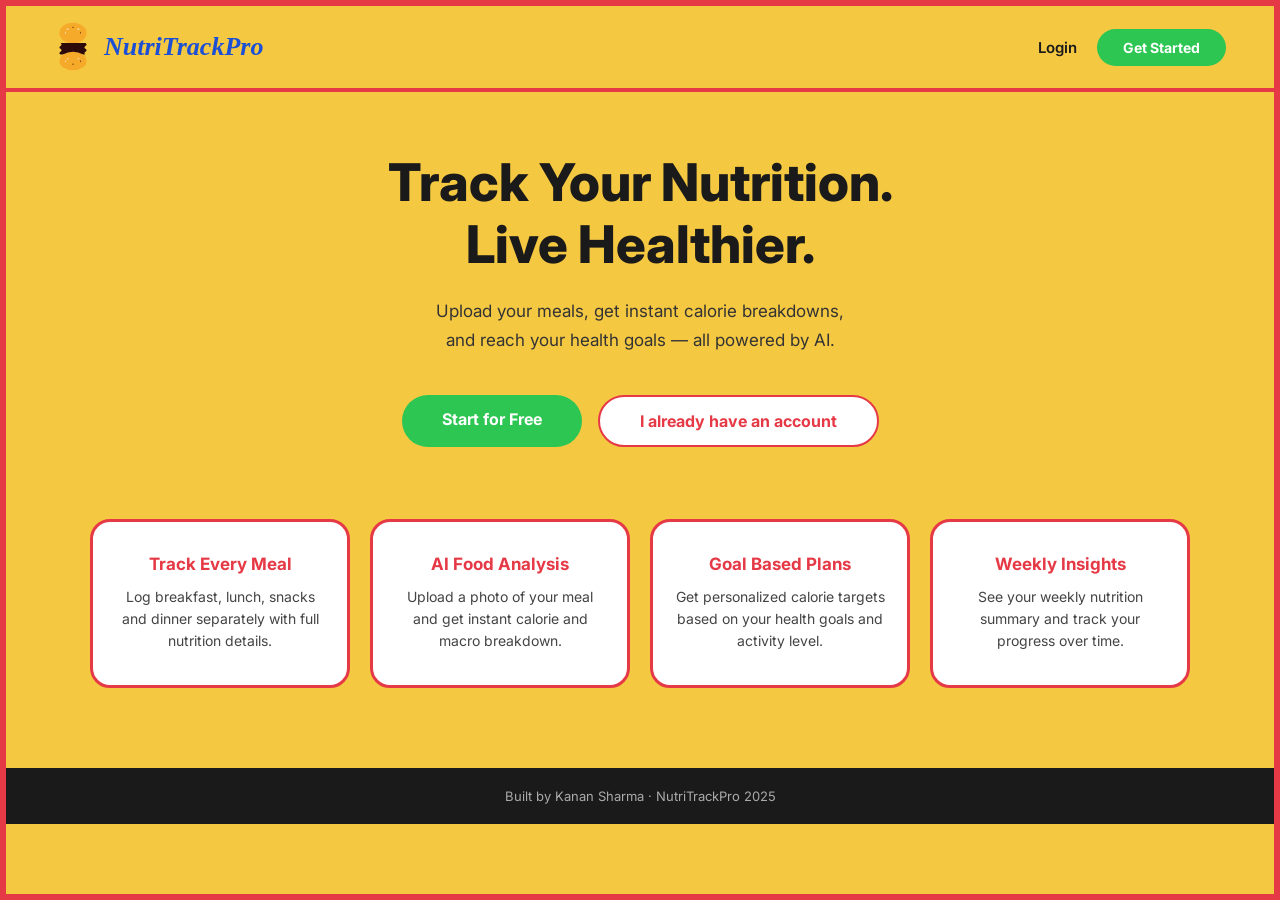
==== frontend/index.html @ 8cbccc8a "frontend and backend pushed" ====
<!DOCTYPE html>
<html lang="en">
<head>
  <meta charset="UTF-8" />
  <meta name="viewport" content="width=device-width, initial-scale=1.0"/>
  <title>NutriTrackPro</title>
  <link rel="stylesheet" href="style.css" />
  <link href="https://fonts.googleapis.com/css2?family=Georgia:ital,wght@1,700&family=Inter:wght@400;600;700&display=swap" rel="stylesheet"/>
</head>
<body>

  <!-- NAVBAR -->
  <nav class="navbar">
    <div class="logo">
      <svg width="38" height="50" viewBox="0 0 200 280" fill="none" xmlns="http://www.w3.org/2000/svg">
        <!-- Top bun - oval shape -->
        <ellipse cx="100" cy="62" rx="76" ry="58" fill="#F5AA2A"/>
        <!-- Top bun seeds -->
        <ellipse cx="70" cy="40" rx="6" ry="3" fill="white" opacity="0.7"/>
        <ellipse cx="100" cy="30" rx="5" ry="3" fill="#8B4513"/>
        <ellipse cx="130" cy="40" rx="6" ry="3" fill="white" opacity="0.7"/>
        <ellipse cx="58" cy="60" rx="3" ry="6" fill="white" opacity="0.6"/>
        <ellipse cx="142" cy="60" rx="3" ry="6" fill="#8B4513"/>

        <!-- Patty - vertical zigzag on left and right edges -->
        <path d="
          M100 118
          Q88 124 100 130
          Q112 136 100 142
          Q88 148 100 154
          Q112 160 100 166
          Q88 172 100 178
          L100 178
          Q112 172 100 166
          Q88 160 100 154
          Q112 148 100 142
          Q88 136 100 130
          Q112 124 100 118
          Z
        " fill="#2C0A0A"/>

        <!-- Better patty with vertical zigzag left and right sides -->
        <path d="
          M30 118
          Q42 126 30 134
          Q18 142 30 150
          Q42 158 30 166
          Q18 174 30 182
          L170 182
          Q158 174 170 166
          Q182 158 170 150
          Q158 142 170 134
          Q182 126 170 118
          Z
        " fill="#2C0A0A"/>

        <!-- Bottom bun - oval shape -->
        <ellipse cx="100" cy="218" rx="76" ry="52" fill="#F5AA2A"/>
        <!-- Bottom bun seeds -->
        <ellipse cx="70" cy="206" rx="6" ry="3" fill="white" opacity="0.7"/>
        <ellipse cx="100" cy="236" rx="5" ry="3" fill="#8B4513"/>
        <ellipse cx="130" cy="206" rx="6" ry="3" fill="white" opacity="0.7"/>
        <ellipse cx="58" cy="220" rx="3" ry="6" fill="white" opacity="0.6"/>
        <ellipse cx="142" cy="220" rx="3" ry="6" fill="#8B4513"/>
      </svg>
      <span class="brand-name">NutriTrackPro</span>
    </div>
    <div class="nav-links">
      <a href="auth.html?mode=login" class="nav-login">Login</a>
      <a href="auth.html?mode=signup" class="btn-green">Get Started</a>
    </div>
  </nav>

  <!-- HERO -->
  <section class="hero">
    <div class="hero-inner">

      <h1 class="hero-title">Track Your Nutrition.<br/>Live Healthier.</h1>
      <p class="hero-sub">Upload your meals, get instant calorie breakdowns,<br/>and reach your health goals — all powered by AI.</p>

      <div class="hero-buttons">
        <a href="auth.html?mode=signup" class="btn-green large">Start for Free</a>
        <a href="auth.html?mode=login" class="btn-outline large">I already have an account</a>
      </div>

      <!-- FEATURE CARDS -->
      <div class="cards-grid">

        <div class="card">
          <div class="card-title">Track Every Meal</div>
          <div class="card-body">Log breakfast, lunch, snacks and dinner separately with full nutrition details.</div>
        </div>

        <div class="card">
          <div class="card-title">AI Food Analysis</div>
          <div class="card-body">Upload a photo of your meal and get instant calorie and macro breakdown.</div>
        </div>

        <div class="card">
          <div class="card-title">Goal Based Plans</div>
          <div class="card-body">Get personalized calorie targets based on your health goals and activity level.</div>
        </div>

        <div class="card">
          <div class="card-title">Weekly Insights</div>
          <div class="card-body">See your weekly nutrition summary and track your progress over time.</div>
        </div>

      </div>
    </div>
  </section>

  <!-- FOOTER -->
  <footer>
    <p>Built by Kanan Sharma · NutriTrackPro 2025</p>
  </footer>

</body>
</html>
---- frontend/style.css ----
/*
  NutriTrackPro Stylesheet
  Theme: Yellow (#F5C842), Red (#E63946), Green (#2DC653), White (#FFFFFF)
  Font: Inter for body, italic bold for brand name
*/

/* RESET */
* {
  margin: 0;
  padding: 0;
  box-sizing: border-box;
}

body {
  font-family: 'Inter', Arial, sans-serif;
  background-color: #F5C842;
  color: #1a1a1a;
  min-height: 100vh;
  border: 6px solid #E63946;
}

a {
  text-decoration: none;
  color: inherit;
}

/* NAVBAR */
.navbar {
  display: flex;
  justify-content: space-between;
  align-items: center;
  padding: 16px 48px;
  background: #F5C842;
  border-bottom: 4px solid #E63946;
}

.logo {
  display: flex;
  align-items: center;
  gap: 12px;
}

.brand-name {
  font-family: Georgia, 'Times New Roman', serif;
  font-style: italic;
  font-weight: 700;
  font-size: 26px;
  color: #1a4fd6;
}

.nav-links {
  display: flex;
  align-items: center;
  gap: 20px;
}

.nav-login {
  font-weight: 600;
  font-size: 15px;
  color: #1a1a1a;
}

.nav-login:hover {
  color: #E63946;
}

/* BUTTONS */
.btn-green {
  background: #2DC653;
  color: white;
  padding: 10px 26px;
  border-radius: 50px;
  font-weight: 700;
  font-size: 14px;
  border: none;
  cursor: pointer;
  display: inline-block;
}

.btn-green:hover {
  background: #22a845;
}

.btn-green.large {
  padding: 14px 40px;
  font-size: 16px;
}

.btn-outline {
  background: white;
  color: #E63946;
  padding: 10px 26px;
  border-radius: 50px;
  font-weight: 700;
  font-size: 14px;
  border: 2px solid #E63946;
  cursor: pointer;
  display: inline-block;
}

.btn-outline:hover {
  background: #ffeaea;
}

.btn-outline.large {
  padding: 14px 40px;
  font-size: 16px;
}

/* HERO */
.hero {
  padding: 60px 48px 80px;
}

.hero-inner {
  max-width: 1100px;
  margin: 0 auto;
  text-align: center;
}

.hero-title {
  font-size: 52px;
  font-weight: 800;
  line-height: 1.2;
  margin-bottom: 20px;
  color: #1a1a1a;
}

.hero-sub {
  font-size: 17px;
  color: #333;
  line-height: 1.7;
  margin-bottom: 40px;
}

.hero-buttons {
  display: flex;
  justify-content: center;
  gap: 16px;
  margin-bottom: 72px;
  flex-wrap: wrap;
}

/* FEATURE CARDS */
.cards-grid {
  display: grid;
  grid-template-columns: repeat(4, 1fr);
  gap: 20px;
}

.card {
  background: white;
  border: 3px solid #E63946;
  border-radius: 20px;
  padding: 32px 20px;
  text-align: center;
  transition: transform 0.2s;
}

.card:hover {
  transform: translateY(-5px);
}

.card-title {
  font-size: 17px;
  font-weight: 700;
  margin-bottom: 12px;
  color: #E63946;
}

.card-body {
  font-size: 14px;
  color: #444;
  line-height: 1.6;
}

/* FOOTER */
footer {
  text-align: center;
  padding: 20px;
  background: #1a1a1a;
  color: #aaa;
  font-size: 13px;
}
/* AUTH PAGE */
.auth-page {
  display: flex;
  justify-content: center;
  align-items: center;
  min-height: calc(100vh - 80px);
  padding: 40px 20px;
}

.auth-box {
  background: white;
  border: 3px solid #E63946;
  border-radius: 20px;
  padding: 40px;
  width: 100%;
  max-width: 440px;
}

.auth-tabs {
  display: flex;
  margin-bottom: 28px;
  border-radius: 50px;
  overflow: hidden;
  border: 2px solid #E63946;
}

.auth-tab {
  flex: 1;
  padding: 10px;
  border: none;
  background: white;
  cursor: pointer;
  font-size: 15px;
  font-weight: 600;
  color: #E63946;
}

.auth-tab.active {
  background: #E63946;
  color: white;
}

.auth-box h2 {
  font-size: 24px;
  font-weight: 700;
  margin-bottom: 6px;
  color: #1a1a1a;
}

.form-sub {
  color: #666;
  font-size: 14px;
  margin-bottom: 24px;
}

.auth-box label {
  display: block;
  font-size: 13px;
  font-weight: 600;
  margin-bottom: 6px;
  color: #333;
}

.auth-box input {
  width: 100%;
  padding: 12px 16px;
  margin-bottom: 16px;
  border: 2px solid #ddd;
  border-radius: 10px;
  font-size: 14px;
  font-family: 'Inter', sans-serif;
  outline: none;
}

.auth-box input:focus {
  border-color: #F5C842;
}

.btn-green.full {
  width: 100%;
  padding: 14px;
  font-size: 16px;
  border-radius: 10px;
  margin-top: 4px;
}

.error-msg {
  color: #E63946;
  font-size: 13px;
  margin-bottom: 8px;
  min-height: 18px;
}
/* ONBOARDING PAGE */
.onboard-page {
  display: flex;
  justify-content: center;
  align-items: center;
  min-height: calc(100vh - 80px);
  padding: 40px 20px;
}

.onboard-box {
  background: white;
  border: 3px solid #E63946;
  border-radius: 20px;
  padding: 44px;
  width: 100%;
  max-width: 520px;
}

.onboard-box h2 {
  font-size: 24px;
  font-weight: 700;
  margin-bottom: 6px;
}

/* PROGRESS DOTS */
.progress-bar {
  display: flex;
  align-items: center;
  justify-content: center;
  margin-bottom: 36px;
  gap: 0;
}

.progress-step {
  width: 14px;
  height: 14px;
  border-radius: 50%;
  background: #ddd;
  border: 2px solid #ddd;
}

.progress-step.active {
  background: #E63946;
  border-color: #E63946;
}

.progress-line {
  flex: 1;
  height: 2px;
  background: #ddd;
  max-width: 80px;
}

/* OPTION CARDS (activity + goal) */
.option-cards {
  display: flex;
  flex-direction: column;
  gap: 12px;
  margin: 20px 0 28px;
}

.option-card {
  border: 2px solid #ddd;
  border-radius: 12px;
  padding: 16px 20px;
  cursor: pointer;
  transition: all 0.2s;
}

.option-card:hover {
  border-color: #F5C842;
  background: #fffdf0;
}

.option-card.selected {
  border-color: #E63946;
  background: #fff5f5;
}

.option-title {
  font-weight: 700;
  font-size: 15px;
  margin-bottom: 4px;
  color: #1a1a1a;
}

.option-desc {
  font-size: 13px;
  color: #666;
}

/* ONBOARDING ACTIONS */
.onboard-actions {
  display: flex;
  justify-content: space-between;
  align-items: center;
  margin-top: 8px;
}

.btn-outline-sm {
  background: white;
  color: #888;
  border: 2px solid #ddd;
  padding: 10px 24px;
  border-radius: 50px;
  font-size: 14px;
  font-weight: 600;
  cursor: pointer;
}

.btn-outline-sm:hover {
  border-color: #E63946;
  color: #E63946;
}

/* Onboarding inputs reuse auth styles */
.onboard-box label {
  display: block;
  font-size: 13px;
  font-weight: 600;
  margin-bottom: 6px;
  color: #333;
}

.onboard-box input {
  width: 100%;
  padding: 12px 16px;
  margin-bottom: 16px;
  border: 2px solid #ddd;
  border-radius: 10px;
  font-size: 14px;
  font-family: 'Inter', sans-serif;
  outline: none;
}

.onboard-box input:focus {
  border-color: #F5C842;
}
/* DASHBOARD WRAPPER */
.dash-wrapper {
  max-width: 1300px;
  margin: 0 auto;
  padding: 24px 32px 48px;
}

/* SUMMARY BAR */
.summary-bar {
  background: white;
  border: 2px solid #E63946;
  border-radius: 16px;
  display: flex;
  align-items: center;
  justify-content: space-around;
  padding: 20px 32px;
  margin-bottom: 12px;
}

.summary-item {
  text-align: center;
}

.summary-label {
  font-size: 11px;
  font-weight: 700;
  text-transform: uppercase;
  letter-spacing: 0.5px;
  color: #E63946;
  margin-bottom: 4px;
}

.summary-val {
  font-size: 28px;
  font-weight: 800;
  color: #1a1a1a;
  line-height: 1;
}

.summary-unit {
  font-size: 11px;
  color: #888;
  margin-top: 4px;
}

.summary-divider {
  width: 1px;
  height: 48px;
  background: #eee;
}

.water-btn {
  background: #2DC653;
  color: white;
  border: none;
  border-radius: 20px;
  padding: 4px 12px;
  font-size: 11px;
  font-weight: 700;
  cursor: pointer;
}

/* CALORIE PROGRESS BAR */
.cal-progress-wrap {
  background: #eee;
  border-radius: 50px;
  height: 8px;
  margin-bottom: 28px;
  overflow: hidden;
}

.cal-progress-fill {
  height: 100%;
  border-radius: 50px;
  background: #2DC653;
  width: 0%;
  transition: width 0.5s ease;
}

/* MAIN GRID */
.dash-grid {
  display: grid;
  grid-template-columns: 1fr 340px;
  gap: 24px;
  align-items: start;
}

/* SECTION TITLE */
.section-title {
  font-size: 18px;
  font-weight: 700;
  color: #1a1a1a;
  margin-bottom: 16px;
  padding-left: 12px;
  border-left: 4px solid #E63946;
}

/* MEAL CARDS */
.meals-section {
  display: flex;
  flex-direction: column;
  gap: 16px;
}

.meal-card {
  background: white;
  border-radius: 16px;
  border: 1.5px solid #eee;
  overflow: hidden;
}

.meal-top {
  display: flex;
  justify-content: space-between;
  align-items: center;
  padding: 16px 20px;
  border-bottom: 1px solid #f5f5f5;
}

.meal-left {
  display: flex;
  align-items: center;
  gap: 12px;
}

.meal-icon {
  width: 40px;
  height: 40px;
  border-radius: 12px;
  background: #fde8ea;
  color: #E63946;
  font-weight: 800;
  font-size: 16px;
  display: flex;
  align-items: center;
  justify-content: center;
}

.meal-title {
  font-weight: 700;
  font-size: 15px;
}

.meal-subtitle {
  font-size: 12px;
  color: #888;
  margin-top: 2px;
}

.meal-total {
  font-weight: 700;
  font-size: 15px;
  color: #E63946;
}

/* LOGGED ITEMS */
.meal-logged {
  padding: 0 20px;
}

.log-row {
  display: flex;
  align-items: center;
  gap: 12px;
  padding: 10px 0;
  border-bottom: 1px solid #f5f5f5;
  font-size: 13px;
}

.log-name {
  flex: 1;
  font-weight: 600;
}

.log-macros {
  color: #888;
  font-size: 12px;
}

.log-kcal {
  font-weight: 700;
  color: #E63946;
  white-space: nowrap;
}

/* ADD MEAL SECTION */
.meal-add {
  padding: 16px 20px;
  background: #fafafa;
}

.add-tabs {
  display: flex;
  gap: 8px;
  margin-bottom: 12px;
}

.add-tab {
  padding: 6px 16px;
  border-radius: 20px;
  border: 1.5px solid #ddd;
  background: white;
  font-size: 12px;
  font-weight: 600;
  cursor: pointer;
  color: #666;
}

.add-tab.active {
  background: #F5C842;
  border-color: #F5C842;
  color: #1a1a1a;
}

.meal-add input[type="text"],
.meal-add input[type="number"] {
  width: 100%;
  padding: 10px 12px;
  border: 1.5px solid #eee;
  border-radius: 8px;
  font-size: 13px;
  font-family: 'Inter', sans-serif;
  margin-bottom: 8px;
  outline: none;
  background: white;
}

.meal-add input:focus {
  border-color: #F5C842;
}

.macro-inputs {
  display: grid;
  grid-template-columns: 1fr 1fr;
  gap: 8px;
}

.macro-inputs input {
  margin-bottom: 0;
}

.log-btn {
  width: 100%;
  padding: 10px;
  background: #2DC653;
  color: white;
  border: none;
  border-radius: 8px;
  font-size: 13px;
  font-weight: 700;
  cursor: pointer;
  margin-top: 8px;
}

.log-btn:hover {
  background: #22a845;
}

/* UPLOAD BOX */
.upload-box {
  border: 2px dashed #F5C842;
  border-radius: 10px;
  cursor: pointer;
  overflow: hidden;
  min-height: 100px;
  display: flex;
  align-items: center;
  justify-content: center;
}

.upload-placeholder {
  color: #aaa;
  font-size: 13px;
  text-align: center;
  padding: 24px;
}

/* SUGGESTION BOX */
.suggestion-box {
  margin-top: 10px;
  background: #fff5f5;
  border-left: 3px solid #E63946;
  border-radius: 6px;
  padding: 10px 14px;
  font-size: 13px;
  color: #E63946;
}

/* STATS PANEL */
.stats-section {
  display: flex;
  flex-direction: column;
  gap: 16px;
  position: sticky;
  top: 20px;
}

.stats-card {
  background: white;
  border-radius: 16px;
  border: 1.5px solid #eee;
  padding: 20px;
}

.stats-title {
  font-size: 15px;
  font-weight: 700;
  margin-bottom: 16px;
  color: #1a1a1a;
}

/* MACRO BARS */
.macro-stat {
  display: flex;
  align-items: center;
  gap: 10px;
  margin-bottom: 12px;
}

.macro-name {
  font-size: 12px;
  font-weight: 600;
  color: #555;
  width: 48px;
}

.macro-bar-wrap {
  flex: 1;
  background: #f0f0f0;
  border-radius: 50px;
  height: 8px;
  overflow: hidden;
}

.macro-bar {
  height: 100%;
  border-radius: 50px;
  width: 0%;
  transition: width 0.4s;
}

.protein-bar { background: #E63946; }
.carbs-bar   { background: #F5C842; }
.fats-bar    { background: #2DC653; }

.macro-grams {
  font-size: 12px;
  font-weight: 700;
  width: 32px;
  text-align: right;
}

/* WEEKLY ROWS */
.weekly-row {
  display: flex;
  justify-content: space-between;
  align-items: center;
  padding: 10px 0;
  border-bottom: 1px solid #f5f5f5;
  font-size: 13px;
}

.weekly-row:last-child {
  border-bottom: none;
}

.weekly-label {
  color: #666;
}

.weekly-val {
  font-weight: 700;
  color: #1a1a1a;
}
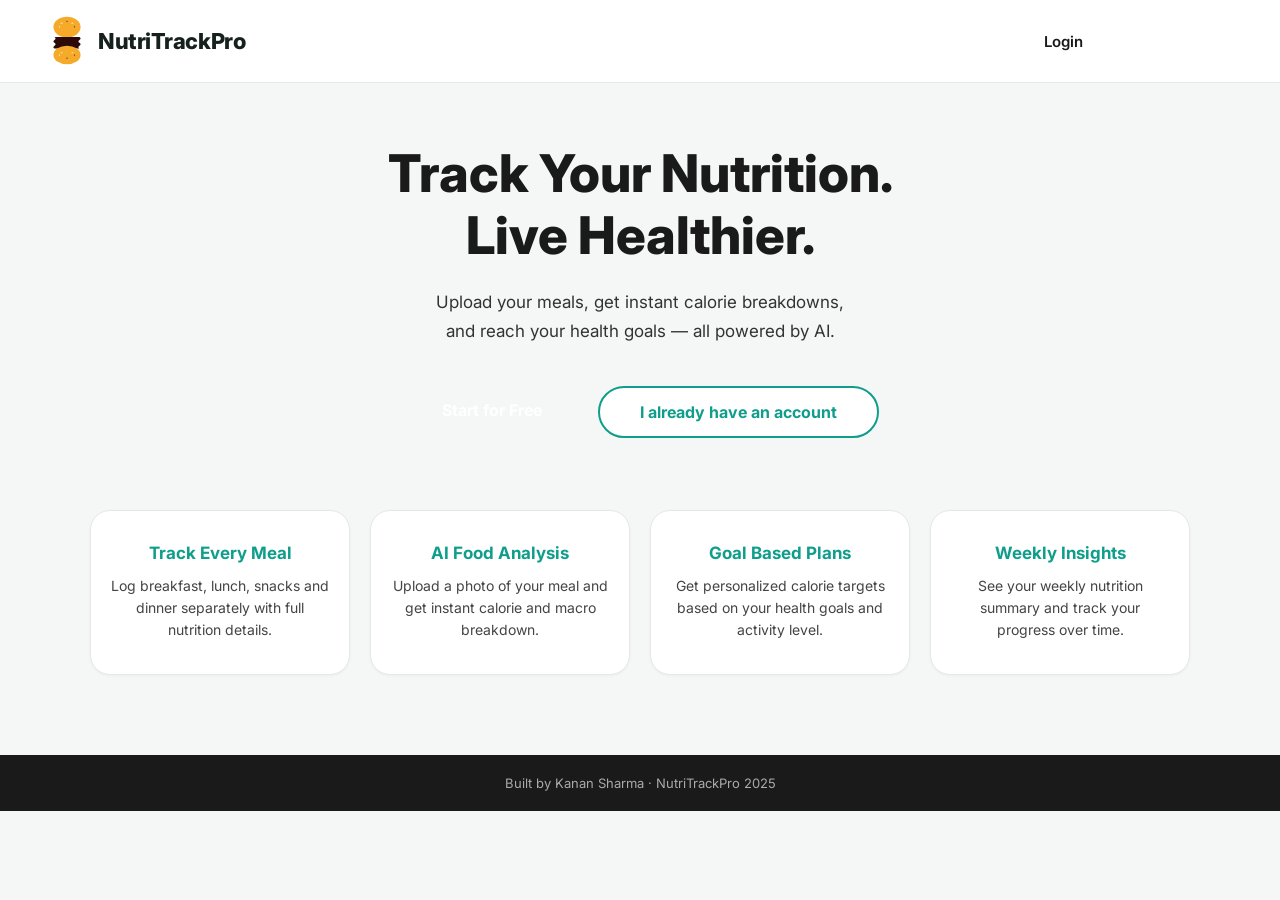
==== commit 9fcb73db: "add the scroll and reveal and other utilities" ====
--- a/frontend/index.html
+++ b/frontend/index.html
@@ -5,7 +5,7 @@
   <meta name="viewport" content="width=device-width, initial-scale=1.0"/>
   <title>NutriTrackPro</title>
   <link rel="stylesheet" href="style.css" />
-  <link href="https://fonts.googleapis.com/css2?family=Georgia:ital,wght@1,700&family=Inter:wght@400;600;700&display=swap" rel="stylesheet"/>
+  <link href="https://fonts.googleapis.com/css2?family=Inter:wght@400;600;700;800&display=swap" rel="stylesheet"/>
 </head>
 <body>
 
@@ -84,7 +84,7 @@
       </div>
 
       <!-- FEATURE CARDS -->
-      <div class="cards-grid">
+      <div class="cards-grid reveal-group">
 
         <div class="card">
           <div class="card-title">Track Every Meal</div>
@@ -115,5 +115,11 @@
     <p>Built by Kanan Sharma · NutriTrackPro 2025</p>
   </footer>
 
+  <script src="app.js" defer></script>
 </body>
-</html>+</html>
+<script>
+  // Wake up the backend server when landing page loads
+  fetch('https://nutritrackpro-api.onrender.com')
+    .catch(() => {});
+</script>
--- a/frontend/style.css
+++ b/frontend/style.css
@@ -1,8 +1,20 @@
-/*
-  NutriTrackPro Stylesheet
-  Theme: Yellow (#F5C842), Red (#E63946), Green (#2DC653), White (#FFFFFF)
-  Font: Inter for body, italic bold for brand name
-*/
+
+
+:root {
+  --bg: #F4F7F6;
+  --surface: #FFFFFF;
+  --ink: #16211D;
+  --muted: #6B7570;
+  --primary: #0F9D8C;
+  --primary-dark: #0B7A6D;
+  --primary-tint: #E4F5F2;
+  --highlight: #FF6B5E;
+  --highlight-tint: #FFEEEC;
+  --success: var(--success);
+  --success-dark: var(--success-dark);
+  --border: #E4E9E7;
+  --ease: cubic-bezier(0.22, 1, 0.36, 1);
+}
 
 /* RESET */
 * {
@@ -13,10 +25,9 @@
 
 body {
   font-family: 'Inter', Arial, sans-serif;
-  background-color: #F5C842;
-  color: #1a1a1a;
+  background-color: var(--bg);
+  color: var(--ink);
   min-height: 100vh;
-  border: 6px solid #E63946;
 }
 
 a {
@@ -30,8 +41,11 @@
   justify-content: space-between;
   align-items: center;
   padding: 16px 48px;
-  background: #F5C842;
-  border-bottom: 4px solid #E63946;
+  background: var(--surface);
+  border-bottom: 1px solid var(--border);
+  position: sticky;
+  top: 0;
+  z-index: 20;
 }
 
 .logo {
@@ -41,11 +55,11 @@
 }
 
 .brand-name {
-  font-family: Georgia, 'Times New Roman', serif;
-  font-style: italic;
-  font-weight: 700;
-  font-size: 26px;
-  color: #1a4fd6;
+  font-family: 'Inter', sans-serif;
+  font-weight: 800;
+  letter-spacing: -0.02em;
+  font-size: 22px;
+  color: var(--ink);
 }
 
 .nav-links {
@@ -61,12 +75,12 @@
 }
 
 .nav-login:hover {
-  color: #E63946;
+  color: var(--primary);
 }
 
 /* BUTTONS */
 .btn-green {
-  background: #2DC653;
+  background: var(--success);
   color: white;
   padding: 10px 26px;
   border-radius: 50px;
@@ -74,11 +88,14 @@
   font-size: 14px;
   border: none;
   cursor: pointer;
+  transition: transform 0.25s var(--ease), box-shadow 0.25s var(--ease), background 0.25s var(--ease);
   display: inline-block;
 }
 
 .btn-green:hover {
-  background: #22a845;
+  background: var(--success-dark);
+  transform: translateY(-2px);
+  box-shadow: 0 10px 20px rgba(45, 198, 83, 0.28);
 }
 
 .btn-green.large {
@@ -88,18 +105,20 @@
 
 .btn-outline {
   background: white;
-  color: #E63946;
+  color: var(--primary);
   padding: 10px 26px;
   border-radius: 50px;
   font-weight: 700;
   font-size: 14px;
-  border: 2px solid #E63946;
+  border: 2px solid var(--primary);
   cursor: pointer;
+  transition: transform 0.25s var(--ease), box-shadow 0.25s var(--ease), background 0.25s var(--ease);
   display: inline-block;
 }
 
 .btn-outline:hover {
-  background: #ffeaea;
+  background: var(--primary-tint);
+  transform: translateY(-2px);
 }
 
 .btn-outline.large {
@@ -149,23 +168,26 @@
 }
 
 .card {
-  background: white;
-  border: 3px solid #E63946;
+  background: var(--surface);
+  border: 1px solid var(--border);
   border-radius: 20px;
   padding: 32px 20px;
   text-align: center;
-  transition: transform 0.2s;
+  box-shadow: 0 1px 3px rgba(22, 33, 29, 0.04);
+  transition: transform 0.35s var(--ease), box-shadow 0.35s var(--ease), border-color 0.35s var(--ease);
 }
 
 .card:hover {
-  transform: translateY(-5px);
+  transform: translateY(-6px);
+  border-color: var(--primary);
+  box-shadow: 0 16px 32px rgba(15, 157, 140, 0.14);
 }
 
 .card-title {
   font-size: 17px;
   font-weight: 700;
   margin-bottom: 12px;
-  color: #E63946;
+  color: var(--primary);
 }
 
 .card-body {
@@ -192,12 +214,13 @@
 }
 
 .auth-box {
-  background: white;
-  border: 3px solid #E63946;
+  background: var(--surface);
+  border: 1px solid var(--border);
   border-radius: 20px;
   padding: 40px;
   width: 100%;
   max-width: 440px;
+  box-shadow: 0 20px 48px rgba(22, 33, 29, 0.08);
 }
 
 .auth-tabs {
@@ -205,7 +228,7 @@
   margin-bottom: 28px;
   border-radius: 50px;
   overflow: hidden;
-  border: 2px solid #E63946;
+  border: 2px solid var(--primary);
 }
 
 .auth-tab {
@@ -216,11 +239,11 @@
   cursor: pointer;
   font-size: 15px;
   font-weight: 600;
-  color: #E63946;
+  color: var(--primary);
 }
 
 .auth-tab.active {
-  background: #E63946;
+  background: var(--primary);
   color: white;
 }
 
@@ -257,7 +280,7 @@
 }
 
 .auth-box input:focus {
-  border-color: #F5C842;
+  border-color: var(--primary);
 }
 
 .btn-green.full {
@@ -269,7 +292,7 @@
 }
 
 .error-msg {
-  color: #E63946;
+  color: #D64545;
   font-size: 13px;
   margin-bottom: 8px;
   min-height: 18px;
@@ -284,11 +307,12 @@
 }
 
 .onboard-box {
-  background: white;
-  border: 3px solid #E63946;
+  background: var(--surface);
+  border: 1px solid var(--border);
   border-radius: 20px;
   padding: 44px;
   width: 100%;
+  box-shadow: 0 20px 48px rgba(22, 33, 29, 0.08);
   max-width: 520px;
 }
 
@@ -316,8 +340,8 @@
 }
 
 .progress-step.active {
-  background: #E63946;
-  border-color: #E63946;
+  background: var(--primary);
+  border-color: var(--primary);
 }
 
 .progress-line {
@@ -344,13 +368,13 @@
 }
 
 .option-card:hover {
-  border-color: #F5C842;
-  background: #fffdf0;
+  border-color: var(--primary);
+  background: var(--primary-tint);
 }
 
 .option-card.selected {
-  border-color: #E63946;
-  background: #fff5f5;
+  border-color: var(--primary);
+  background: var(--primary-tint);
 }
 
 .option-title {
@@ -385,8 +409,8 @@
 }
 
 .btn-outline-sm:hover {
-  border-color: #E63946;
-  color: #E63946;
+  border-color: var(--primary);
+  color: var(--primary);
 }
 
 /* Onboarding inputs reuse auth styles */
@@ -410,7 +434,7 @@
 }
 
 .onboard-box input:focus {
-  border-color: #F5C842;
+  border-color: var(--primary);
 }
 /* DASHBOARD WRAPPER */
 .dash-wrapper {
@@ -421,9 +445,10 @@
 
 /* SUMMARY BAR */
 .summary-bar {
-  background: white;
-  border: 2px solid #E63946;
+  background: var(--surface);
+  border: 1px solid var(--border);
   border-radius: 16px;
+  box-shadow: 0 1px 3px rgba(22, 33, 29, 0.04);
   display: flex;
   align-items: center;
   justify-content: space-around;
@@ -440,7 +465,7 @@
   font-weight: 700;
   text-transform: uppercase;
   letter-spacing: 0.5px;
-  color: #E63946;
+  color: var(--primary);
   margin-bottom: 4px;
 }
 
@@ -464,7 +489,7 @@
 }
 
 .water-btn {
-  background: #2DC653;
+  background: var(--success);
   color: white;
   border: none;
   border-radius: 20px;
@@ -486,7 +511,7 @@
 .cal-progress-fill {
   height: 100%;
   border-radius: 50px;
-  background: #2DC653;
+  background: var(--success);
   width: 0%;
   transition: width 0.5s ease;
 }
@@ -506,7 +531,7 @@
   color: #1a1a1a;
   margin-bottom: 16px;
   padding-left: 12px;
-  border-left: 4px solid #E63946;
+  border-left: 4px solid var(--primary);
 }
 
 /* MEAL CARDS */
@@ -541,8 +566,8 @@
   width: 40px;
   height: 40px;
   border-radius: 12px;
-  background: #fde8ea;
-  color: #E63946;
+  background: var(--primary-tint);
+  color: var(--primary);
   font-weight: 800;
   font-size: 16px;
   display: flex;
@@ -564,7 +589,7 @@
 .meal-total {
   font-weight: 700;
   font-size: 15px;
-  color: #E63946;
+  color: var(--highlight);
 }
 
 /* LOGGED ITEMS */
@@ -593,7 +618,7 @@
 
 .log-kcal {
   font-weight: 700;
-  color: #E63946;
+  color: var(--highlight);
   white-space: nowrap;
 }
 
@@ -621,9 +646,9 @@
 }
 
 .add-tab.active {
-  background: #F5C842;
-  border-color: #F5C842;
-  color: #1a1a1a;
+  background: var(--primary);
+  border-color: var(--primary);
+  color: white;
 }
 
 .meal-add input[type="text"],
@@ -640,7 +665,7 @@
 }
 
 .meal-add input:focus {
-  border-color: #F5C842;
+  border-color: var(--primary);
 }
 
 .macro-inputs {
@@ -656,7 +681,7 @@
 .log-btn {
   width: 100%;
   padding: 10px;
-  background: #2DC653;
+  background: var(--success);
   color: white;
   border: none;
   border-radius: 8px;
@@ -667,12 +692,12 @@
 }
 
 .log-btn:hover {
-  background: #22a845;
+  background: var(--success-dark);
 }
 
 /* UPLOAD BOX */
 .upload-box {
-  border: 2px dashed #F5C842;
+  border: 2px dashed var(--primary);
   border-radius: 10px;
   cursor: pointer;
   overflow: hidden;
@@ -692,12 +717,12 @@
 /* SUGGESTION BOX */
 .suggestion-box {
   margin-top: 10px;
-  background: #fff5f5;
-  border-left: 3px solid #E63946;
+  background: var(--primary-tint);
+  border-left: 3px solid var(--primary);
   border-radius: 6px;
   padding: 10px 14px;
   font-size: 13px;
-  color: #E63946;
+  color: var(--primary);
 }
 
 /* STATS PANEL */
@@ -753,9 +778,9 @@
   transition: width 0.4s;
 }
 
-.protein-bar { background: #E63946; }
-.carbs-bar   { background: #F5C842; }
-.fats-bar    { background: #2DC653; }
+.protein-bar { background: var(--primary); }
+.carbs-bar   { background: var(--highlight); }
+.fats-bar    { background: var(--success); }
 
 .macro-grams {
   font-size: 12px;
@@ -785,4 +810,286 @@
 .weekly-val {
   font-weight: 700;
   color: #1a1a1a;
+}
+/* GENDER SELECTOR */
+.gender-row {
+  display: flex;
+  gap: 12px;
+  margin-bottom: 16px;
+}
+
+.gender-btn {
+  flex: 1;
+  padding: 10px;
+  border: 2px solid #ddd;
+  border-radius: 10px;
+  background: white;
+  font-size: 14px;
+  font-weight: 600;
+  cursor: pointer;
+  color: #666;
+}
+
+.gender-btn.active {
+  border-color: var(--primary);
+  background: var(--primary-tint);
+  color: var(--primary);
+}
+
+/* NUTRITION AUTO-FILL TAG */
+.nutrition-tag {
+  background: #f0fff4;
+  border: 1px solid var(--success);
+  border-radius: 6px;
+  padding: 6px 12px;
+  font-size: 12px;
+  color: #1a7a3a;
+  margin-bottom: 8px;
+}
+/* PROFILE PAGE */
+.profile-page {
+  display: flex;
+  justify-content: center;
+  padding: 40px 20px;
+}
+
+.profile-box {
+  background: var(--surface);
+  border: 1px solid var(--border);
+  border-radius: 20px;
+  padding: 40px;
+  width: 100%;
+  box-shadow: 0 20px 48px rgba(22, 33, 29, 0.08);
+  max-width: 520px;
+}
+
+.profile-header {
+  display: flex;
+  align-items: center;
+  gap: 16px;
+  margin-bottom: 28px;
+}
+
+.profile-avatar {
+  width: 64px;
+  height: 64px;
+  border-radius: 50%;
+  background: var(--primary);
+  color: white;
+  font-size: 28px;
+  font-weight: 800;
+  display: flex;
+  align-items: center;
+  justify-content: center;
+}
+
+.profile-name {
+  font-size: 22px;
+  font-weight: 700;
+}
+
+.profile-username {
+  font-size: 14px;
+  color: #888;
+}
+
+.profile-stats {
+  display: grid;
+  grid-template-columns: repeat(3, 1fr);
+  gap: 16px;
+  margin-bottom: 24px;
+}
+
+.profile-stat {
+  background: var(--primary-tint);
+  border: 2px solid var(--primary);
+  border-radius: 12px;
+  padding: 16px;
+  text-align: center;
+}
+
+.profile-stat-val {
+  font-size: 24px;
+  font-weight: 800;
+  color: #1a1a1a;
+}
+
+.profile-stat-label {
+  font-size: 11px;
+  font-weight: 700;
+  text-transform: uppercase;
+  color: var(--primary);
+  margin-top: 4px;
+}
+
+.profile-stat-sub {
+  font-size: 11px;
+  color: #888;
+  margin-top: 2px;
+}
+
+.profile-divider {
+  height: 1px;
+  background: #eee;
+  margin: 24px 0;
+}
+
+.profile-section-title {
+  font-size: 18px;
+  font-weight: 700;
+  margin-bottom: 6px;
+}
+
+.profile-box label {
+  display: block;
+  font-size: 13px;
+  font-weight: 600;
+  margin-bottom: 6px;
+  color: #333;
+  margin-top: 16px;
+}
+
+.profile-box input,
+.profile-box select {
+  width: 100%;
+  padding: 12px 16px;
+  border: 2px solid #ddd;
+  border-radius: 10px;
+  font-size: 14px;
+  font-family: 'Inter', sans-serif;
+  outline: none;
+  background: white;
+}
+
+.profile-box input:focus,
+.profile-box select:focus {
+  border-color: var(--primary);
+}
+
+.save-msg {
+  font-size: 13px;
+  font-weight: 600;
+  margin-top: 12px;
+  min-height: 20px;
+}
+
+/* NUTRITION TAG */
+.nutrition-tag {
+  background: #f0fff4;
+  border: 1px solid var(--success);
+  border-radius: 6px;
+  padding: 6px 12px;
+  font-size: 12px;
+  color: #1a7a3a;
+  margin-bottom: 8px;
+}
+
+/* DELETE BUTTON */
+.delete-btn {
+  background: none;
+  border: none;
+  color: var(--primary);
+  font-size: 14px;
+  font-weight: 700;
+  cursor: pointer;
+  padding: 2px 6px;
+  border-radius: 4px;
+  width: auto;
+  margin-left: 8px;
+}
+
+.delete-btn:hover {
+  background: #fff0f0;
+}
+
+/* PORTION SELECTOR */
+.portion-selector {
+  margin-bottom: 10px;
+  background: var(--primary-tint);
+  border: 1px solid var(--primary);
+  border-radius: 8px;
+  padding: 10px 12px;
+}
+
+.portion-label {
+  font-size: 12px;
+  font-weight: 700;
+  color: #333;
+  margin-bottom: 8px;
+}
+
+.portion-options select {
+  width: 100%;
+  padding: 8px 12px;
+  border: 1.5px solid #ddd;
+  border-radius: 8px;
+  font-size: 13px;
+  font-family: 'Inter', sans-serif;
+  outline: none;
+  background: white;
+}
+
+.portion-options select:focus {
+  border-color: var(--primary);
+}
+
+.portion-result {
+  font-size: 12px;
+  font-weight: 600;
+  color: var(--success);
+  margin-top: 8px;
+}
+
+/* ============================================
+   MOTION SYSTEM
+   Page-load entrance + scroll reveals + micro-interactions
+   ============================================ */
+
+@keyframes fadeUp {
+  from { opacity: 0; transform: translateY(18px); }
+  to   { opacity: 1; transform: translateY(0); }
+}
+
+/* Hero elements animate in on load, staggered */
+.hero-title,
+.hero-sub,
+.hero-buttons {
+  opacity: 0;
+  animation: fadeUp 0.7s var(--ease) forwards;
+}
+
+.hero-title  { animation-delay: 0.05s; }
+.hero-sub    { animation-delay: 0.15s; }
+.hero-buttons{ animation-delay: 0.25s; }
+
+/* Scroll-reveal: JS toggles .in-view when element enters viewport */
+.reveal {
+  opacity: 0;
+  transform: translateY(24px);
+  transition: opacity 0.6s var(--ease), transform 0.6s var(--ease);
+}
+
+.reveal.in-view {
+  opacity: 1;
+  transform: translateY(0);
+}
+
+/* Stagger children of a revealed group (feature cards, meal cards, etc.) */
+.reveal-group.in-view > * {
+  animation: fadeUp 0.6s var(--ease) both;
+}
+
+.reveal-group.in-view > *:nth-child(1) { animation-delay: 0s; }
+.reveal-group.in-view > *:nth-child(2) { animation-delay: 0.08s; }
+.reveal-group.in-view > *:nth-child(3) { animation-delay: 0.16s; }
+.reveal-group.in-view > *:nth-child(4) { animation-delay: 0.24s; }
+
+/* Respect users who've asked for reduced motion */
+@media (prefers-reduced-motion: reduce) {
+  .hero-title, .hero-sub, .hero-buttons, .reveal, .reveal-group > * {
+    animation: none !important;
+    transition: none !important;
+    opacity: 1 !important;
+    transform: none !important;
+  }
 }
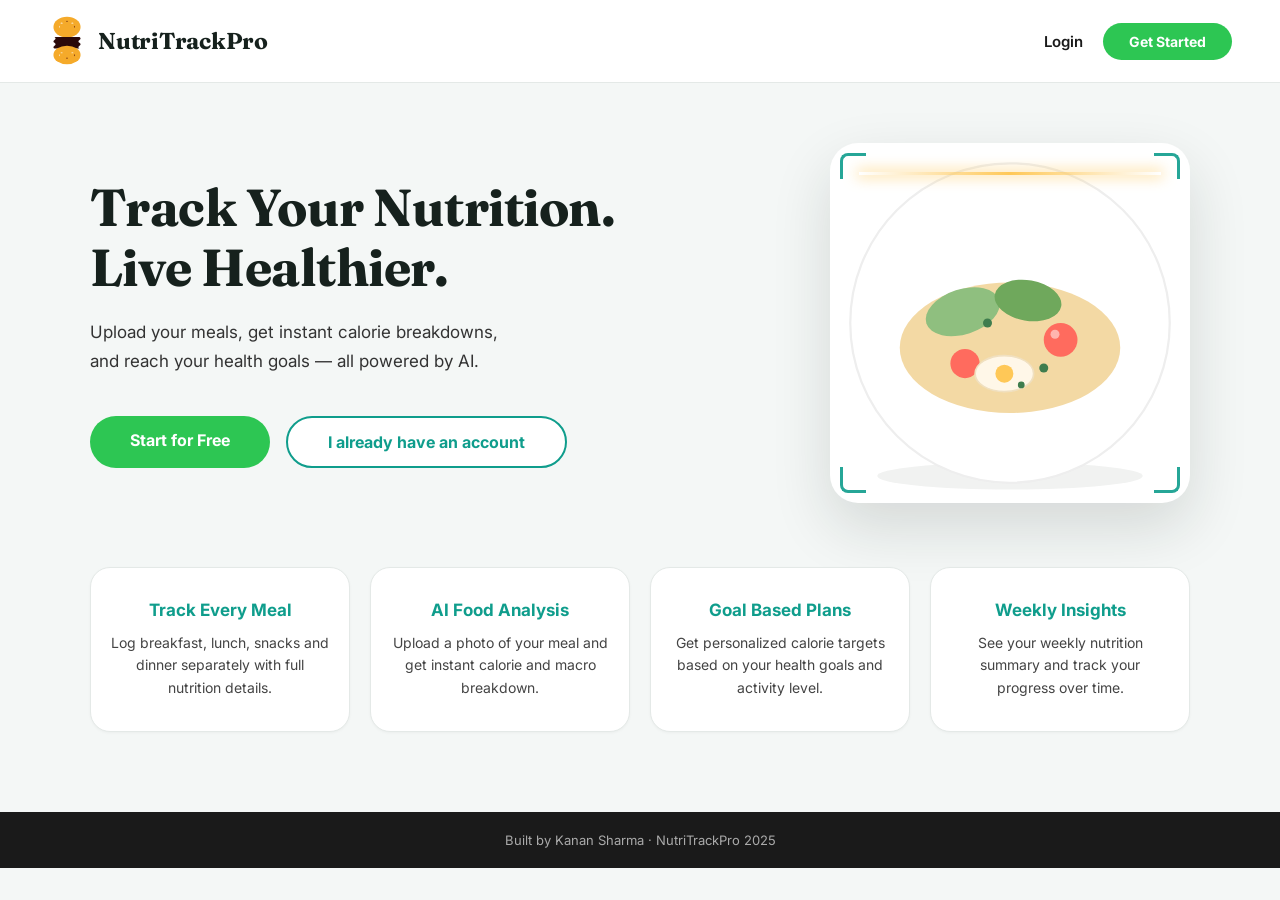
==== commit 5292bb5f: "add AI-scan, visual and serif branding" ====
--- a/frontend/index.html
+++ b/frontend/index.html
@@ -5,7 +5,7 @@
   <meta name="viewport" content="width=device-width, initial-scale=1.0"/>
   <title>NutriTrackPro</title>
   <link rel="stylesheet" href="style.css" />
-  <link href="https://fonts.googleapis.com/css2?family=Inter:wght@400;600;700;800&display=swap" rel="stylesheet"/>
+  <link href="https://fonts.googleapis.com/css2?family=Fraunces:opsz,wght@9..144,600;9..144,700&family=Inter:wght@400;600;700;800&display=swap" rel="stylesheet"/>
 </head>
 <body>
 
@@ -75,12 +75,49 @@
   <section class="hero">
     <div class="hero-inner">
 
-      <h1 class="hero-title">Track Your Nutrition.<br/>Live Healthier.</h1>
-      <p class="hero-sub">Upload your meals, get instant calorie breakdowns,<br/>and reach your health goals — all powered by AI.</p>
+      <div class="hero-flex">
+        <div class="hero-copy">
+          <h1 class="hero-title">Track Your Nutrition.<br/>Live Healthier.</h1>
+          <p class="hero-sub">Upload your meals, get instant calorie breakdowns,<br/>and reach your health goals — all powered by AI.</p>
 
-      <div class="hero-buttons">
-        <a href="auth.html?mode=signup" class="btn-green large">Start for Free</a>
-        <a href="auth.html?mode=login" class="btn-outline large">I already have an account</a>
+          <div class="hero-buttons">
+            <a href="auth.html?mode=signup" class="btn-green large">Start for Free</a>
+            <a href="auth.html?mode=login" class="btn-outline large">I already have an account</a>
+          </div>
+        </div>
+
+        <div class="hero-visual" aria-hidden="true">
+          <div class="scan-frame">
+            <div class="scan-frame-inner">
+              <svg viewBox="0 0 320 320" xmlns="http://www.w3.org/2000/svg">
+                <ellipse cx="160" cy="296" rx="118" ry="12" fill="#16211D" opacity="0.06"/>
+                <circle cx="160" cy="160" r="142" fill="#FFFFFF"/>
+                <circle cx="160" cy="160" r="142" fill="none" stroke="#EEE" stroke-width="2"/>
+                <ellipse cx="160" cy="182" rx="98" ry="58" fill="#F3D9A4"/>
+                <ellipse cx="118" cy="150" rx="34" ry="20" fill="#8FBF7F" transform="rotate(-18 118 150)"/>
+                <ellipse cx="176" cy="140" rx="30" ry="18" fill="#6FA85C" transform="rotate(10 176 140)"/>
+                <circle cx="205" cy="175" r="15" fill="#FF6B5E"/>
+                <circle cx="200" cy="170" r="4" fill="#FFFFFF" opacity="0.5"/>
+                <circle cx="120" cy="196" r="13" fill="#FF6B5E"/>
+                <ellipse cx="155" cy="205" rx="26" ry="16" fill="#FFF7E8" stroke="#F0E0C0" stroke-width="1.5"/>
+                <circle cx="155" cy="205" r="8" fill="#FFC857"/>
+                <circle cx="140" cy="160" r="4" fill="#3F7D4E"/>
+                <circle cx="190" cy="200" r="4" fill="#3F7D4E"/>
+                <circle cx="170" cy="215" r="3" fill="#3F7D4E"/>
+              </svg>
+              <div class="scan-line"></div>
+            </div>
+
+            <span class="corner corner-tl"></span>
+            <span class="corner corner-tr"></span>
+            <span class="corner corner-bl"></span>
+            <span class="corner corner-br"></span>
+
+            <div class="detect-tag tag-protein">Protein · 24g</div>
+            <div class="detect-tag tag-carbs">Carbs · 68g</div>
+            <div class="detect-tag tag-cal">375 kcal</div>
+          </div>
+        </div>
       </div>
 
       <!-- FEATURE CARDS -->
--- a/frontend/style.css
+++ b/frontend/style.css
@@ -1,4 +1,8 @@
-
+/*
+  NutriTrackPro Stylesheet
+  Theme: Teal (#0F9D8C) primary, Coral (#FF6B5E) highlight, Green (var(--success)) success
+  Font: Inter throughout
+*/
 
 :root {
   --bg: #F4F7F6;
@@ -10,9 +14,11 @@
   --primary-tint: #E4F5F2;
   --highlight: #FF6B5E;
   --highlight-tint: #FFEEEC;
-  --success: var(--success);
-  --success-dark: var(--success-dark);
+  --success: #2DC653;
+  --success-dark: #22a845;
   --border: #E4E9E7;
+  --gold: #B8860B;
+  --gold-glow: #FFC857;
   --ease: cubic-bezier(0.22, 1, 0.36, 1);
 }
 
@@ -55,10 +61,10 @@
 }
 
 .brand-name {
-  font-family: 'Inter', sans-serif;
-  font-weight: 800;
-  letter-spacing: -0.02em;
-  font-size: 22px;
+  font-family: 'Fraunces', serif;
+  font-weight: 700;
+  letter-spacing: -0.01em;
+  font-size: 23px;
   color: var(--ink);
 }
 
@@ -138,11 +144,13 @@
 }
 
 .hero-title {
+  font-family: 'Fraunces', serif;
   font-size: 52px;
-  font-weight: 800;
-  line-height: 1.2;
+  font-weight: 700;
+  line-height: 1.15;
+  letter-spacing: -0.01em;
   margin-bottom: 20px;
-  color: #1a1a1a;
+  color: var(--ink);
 }
 
 .hero-sub {
@@ -158,6 +166,134 @@
   gap: 16px;
   margin-bottom: 72px;
   flex-wrap: wrap;
+}
+
+/* Two-column hero layout: copy left, AI-scan visual right */
+.hero-flex {
+  display: flex;
+  align-items: center;
+  gap: 56px;
+  text-align: left;
+  margin-bottom: 64px;
+}
+
+.hero-copy {
+  flex: 1;
+  min-width: 0;
+}
+
+.hero-copy .hero-buttons {
+  justify-content: flex-start;
+  margin-bottom: 0;
+}
+
+.hero-visual {
+  flex: 0 0 360px;
+  max-width: 360px;
+}
+
+/* --- Signature moment: AI scan/detect visual --- */
+.scan-frame {
+  position: relative;
+  width: 100%;
+  aspect-ratio: 1 / 1;
+}
+
+.scan-frame-inner {
+  position: absolute;
+  inset: 0;
+  border-radius: 28px;
+  overflow: hidden;
+  background: var(--surface);
+  box-shadow: 0 24px 60px rgba(22, 33, 29, 0.14);
+}
+
+.scan-frame-inner svg {
+  width: 100%;
+  height: 100%;
+  display: block;
+}
+
+.scan-line {
+  position: absolute;
+  left: 8%;
+  right: 8%;
+  top: 8%;
+  height: 3px;
+  background: linear-gradient(90deg, transparent, var(--gold-glow), transparent);
+  box-shadow: 0 0 14px 2px rgba(255, 200, 87, 0.65);
+  animation: scanSweep 3.4s ease-in-out infinite;
+}
+
+@keyframes scanSweep {
+  0%   { top: 8%;  opacity: 0; }
+  10%  { opacity: 1; }
+  50%  { top: 90%; opacity: 1; }
+  60%  { opacity: 0; }
+  100% { top: 8%;  opacity: 0; }
+}
+
+.corner {
+  position: absolute;
+  width: 26px;
+  height: 26px;
+  border: 3px solid var(--primary);
+  opacity: 0.9;
+}
+
+.corner-tl { top: 10px;    left: 10px;  border-right: none; border-bottom: none; border-radius: 8px 0 0 0; }
+.corner-tr { top: 10px;    right: 10px; border-left: none;  border-bottom: none; border-radius: 0 8px 0 0; }
+.corner-bl { bottom: 10px; left: 10px;  border-right: none; border-top: none;    border-radius: 0 0 0 8px; }
+.corner-br { bottom: 10px; right: 10px; border-left: none;  border-top: none;    border-radius: 0 0 8px 0; }
+
+.detect-tag {
+  position: absolute;
+  background: var(--surface);
+  font-size: 12px;
+  font-weight: 700;
+  padding: 7px 14px;
+  border-radius: 20px;
+  box-shadow: 0 10px 24px rgba(22, 33, 29, 0.16);
+  opacity: 0;
+  transform: translateY(8px) scale(0.92);
+  animation: tagPop 3.4s ease-in-out infinite;
+  white-space: nowrap;
+}
+
+.tag-protein { top: 18px;    left: 18px;  color: var(--primary);   animation-delay: 1.2s; }
+.tag-carbs   { top: 46%;     right: 12px; color: var(--highlight); animation-delay: 1.7s; }
+.tag-cal     { bottom: 18px; left: 18px;  color: var(--gold);      animation-delay: 2.2s; }
+
+@keyframes tagPop {
+  0%, 32%  { opacity: 0; transform: translateY(8px) scale(0.92); }
+  40%, 82% { opacity: 1; transform: translateY(0) scale(1); }
+  92%, 100%{ opacity: 0; transform: translateY(8px) scale(0.92); }
+}
+
+@media (max-width: 860px) {
+  .hero-flex {
+    flex-direction: column;
+    text-align: center;
+  }
+  .hero-copy .hero-buttons {
+    justify-content: center;
+  }
+  .hero-visual {
+    flex: 0 0 auto;
+    width: 100%;
+    max-width: 300px;
+  }
+}
+
+@media (prefers-reduced-motion: reduce) {
+  .scan-line, .detect-tag {
+    animation: none !important;
+  }
+  .detect-tag {
+    opacity: 1;
+    transform: none;
+  }
+  .scan-line { display: none; }
 }
 
 /* FEATURE CARDS */
